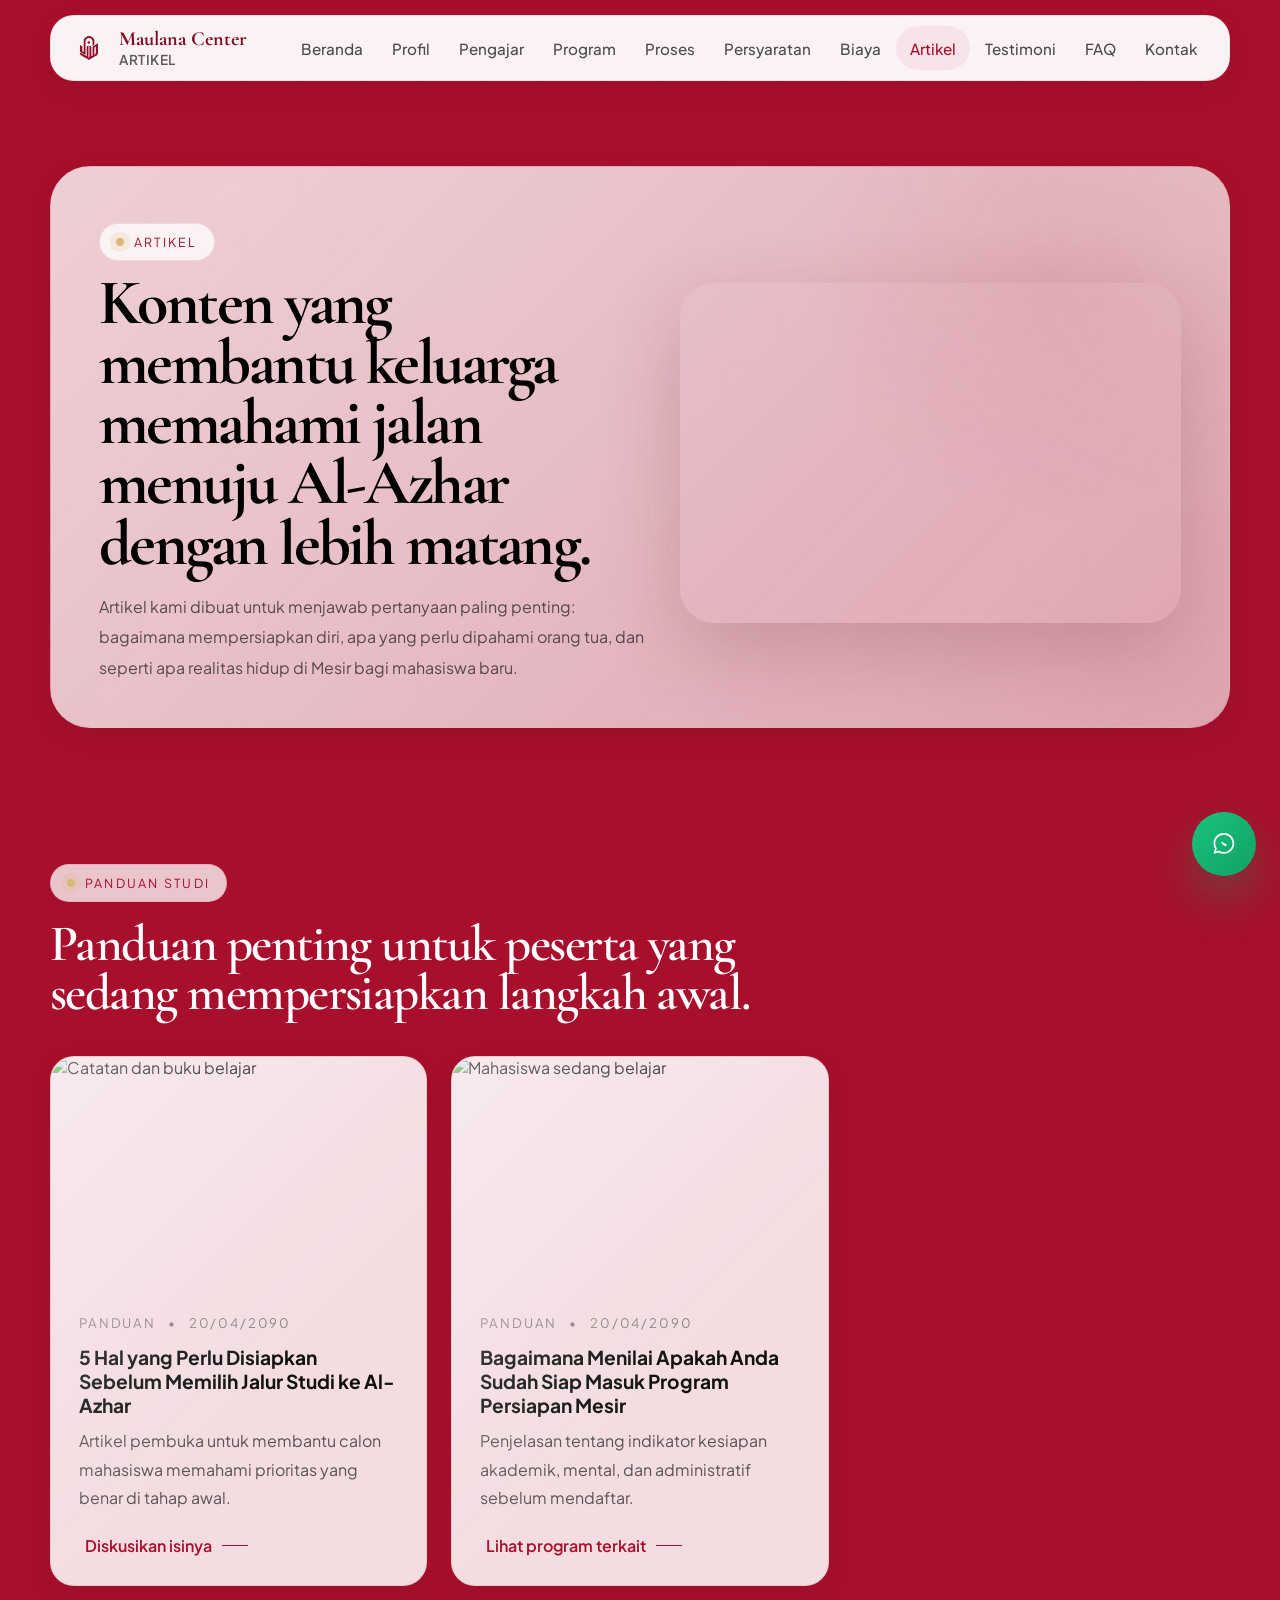
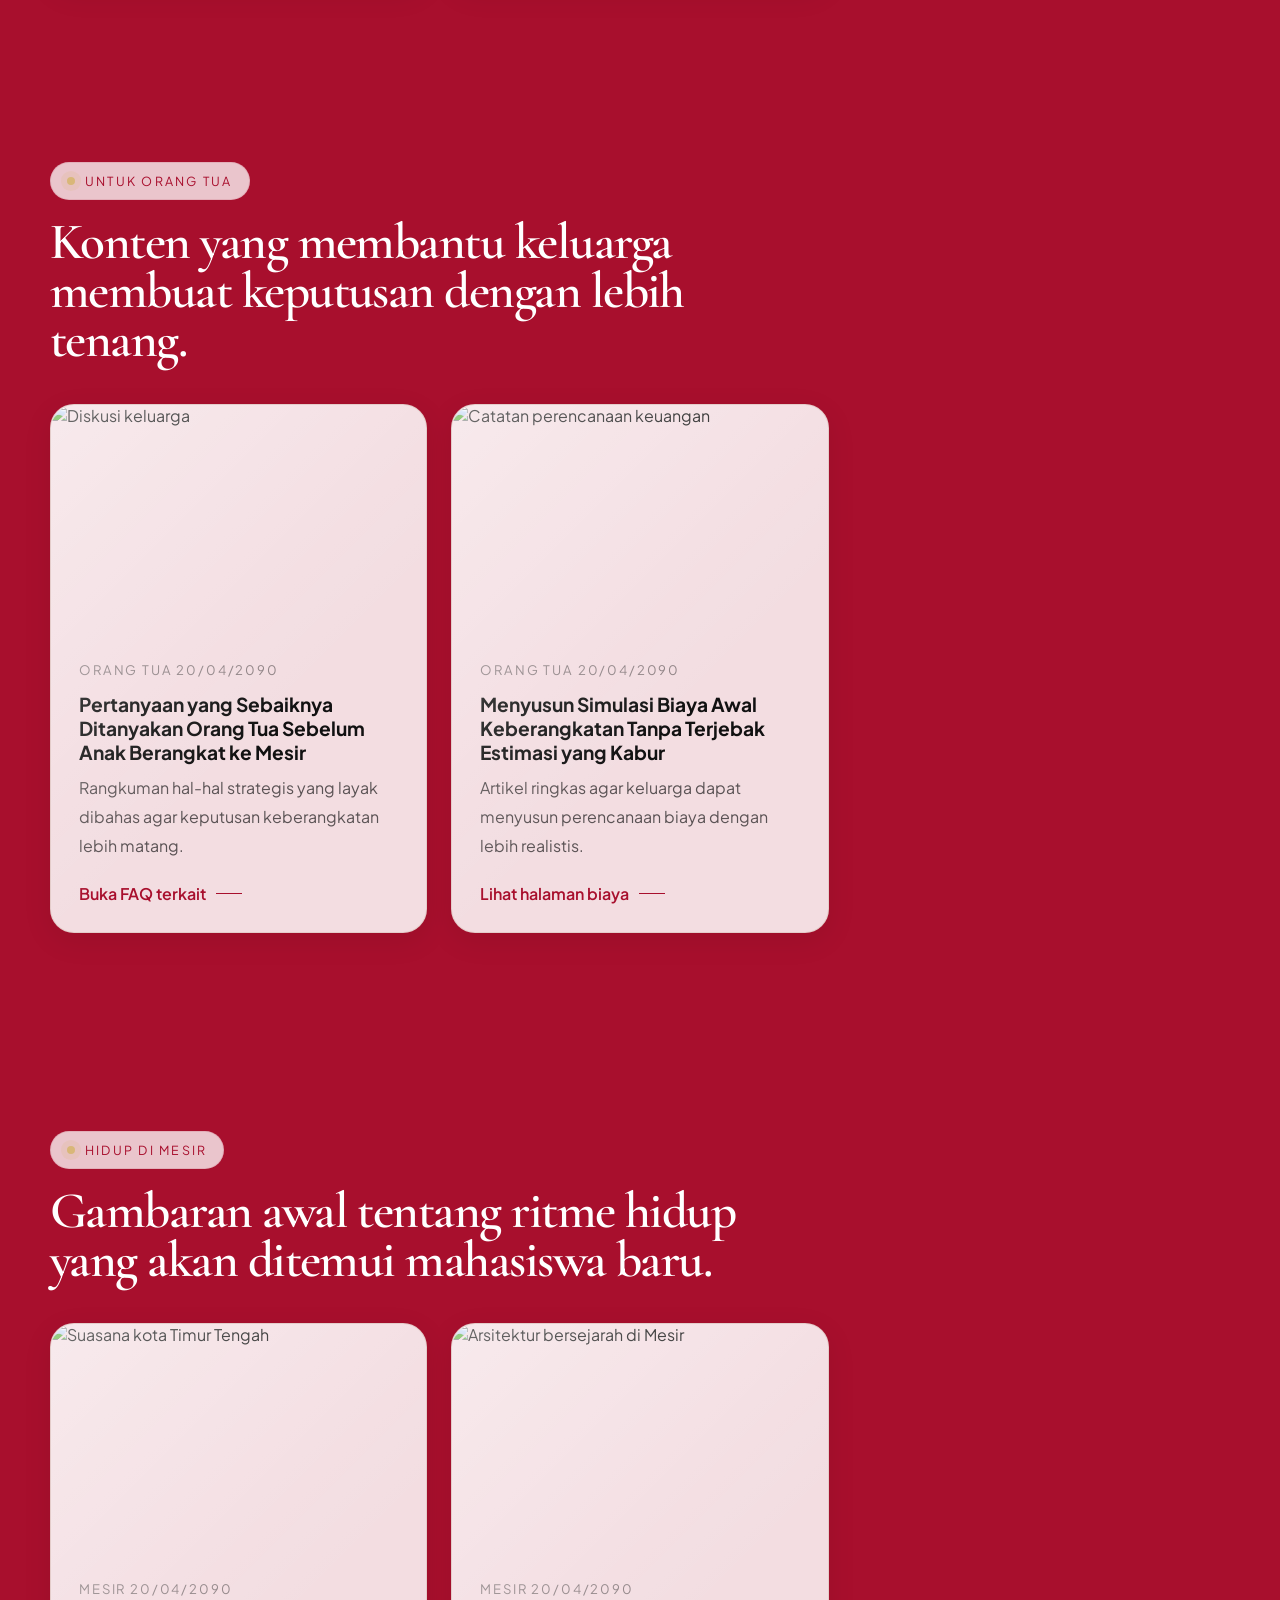
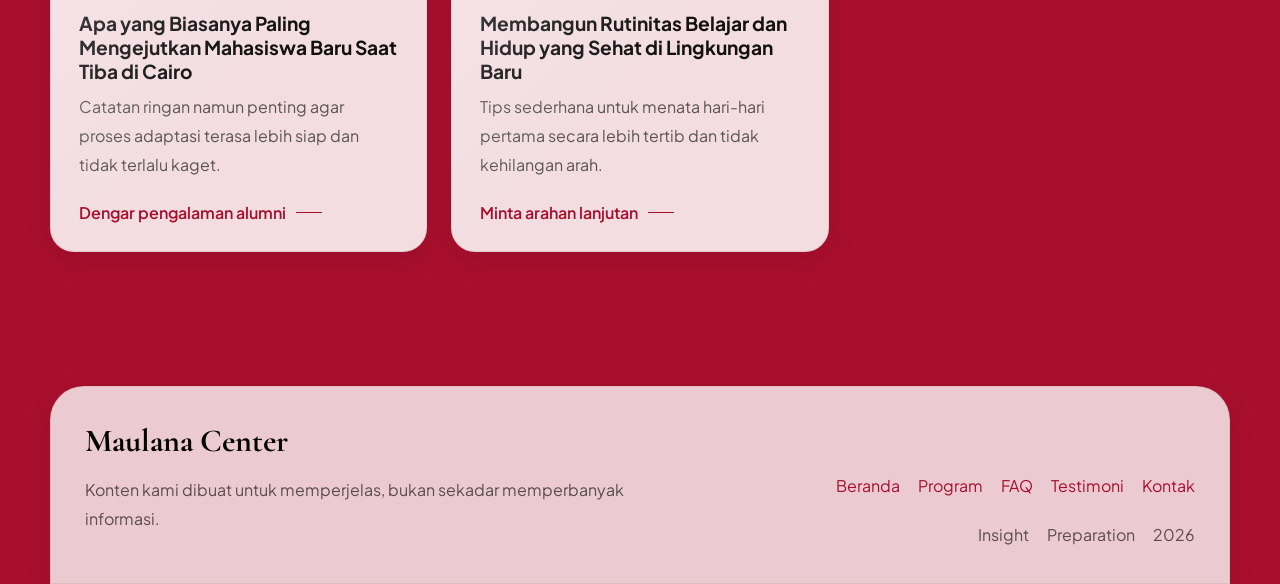
==== artikel/index.html @ 396f7302 "Add files via upload" ====
<!DOCTYPE html>
<html lang="id">

<head>
  <meta property="og:image" content="https://akuzumar.github.io/maulana/aset/ogimage.png">
  <link rel="icon" type="image/png" href="./favicon.png">
  <meta charset="UTF-8" />
  <meta name="viewport" content="width=device-width, initial-scale=1.0" />
  <base href="../" />
  <title>Artikel | Maulana Center</title>
  <link rel="preconnect" href="https://fonts.googleapis.com" />
  <link rel="preconnect" href="https://fonts.gstatic.com" crossorigin />
  <link
    href="https://fonts.googleapis.com/css2?family=Cormorant+Garamond:wght@500;600;700&amp;family=Plus+Jakarta+Sans:wght@400;500;600;700;800&amp;display=swap"
    rel="stylesheet" />
  <link rel="stylesheet" href="style.css" />
  <script src="script.js" defer></script>
</head>

<body class="is-loading">

  <div class="ambient-grid" aria-hidden="true"></div>

  <div class="page-wrap">
    <div data-navbar></div>
    <main>
      <section class="page-hero">
        <div class="page-hero-panel scroll-reveal"
          style="--page-hero-image: url('https://images.unsplash.com/photo-1516979187457-637abb4f9353?auto=format&amp;fit=crop&amp;w=1600&amp;q=80');">
          <div class="page-hero-grid">
            <div class="page-hero-copy">
              <span class="section-label">Artikel</span>
              <h1>Konten yang membantu keluarga memahami jalan menuju Al-Azhar dengan lebih matang.</h1>
              <p>
                Artikel kami dibuat untuk menjawab pertanyaan paling penting: bagaimana mempersiapkan diri, apa yang
                perlu dipahami orang tua, dan seperti apa realitas hidup di Mesir bagi mahasiswa baru.
              </p>
            </div>
            <div class="page-hero-visual"></div>
          </div>
        </div>
      </section>

      <section class="section section--compact" id="panduan">
        <div class="container">
          <div class="section-head scroll-reveal">
            <span class="section-label">Panduan Studi</span>
            <h2>Panduan penting untuk peserta yang sedang mempersiapkan langkah awal.</h2>
          </div>
          <div class="article-grid">

            <!-- Artikel 1 -->
            <article class="article-card scroll-reveal">
              <div class="article-cover">
                <img
                  src="https://images.unsplash.com/photo-1455390582262-044cdead277a?auto=format&amp;fit=crop&amp;w=1200&amp;q=80"
                  alt="Catatan dan buku belajar" loading="eager" decoding="async" />
              </div>
              <div class="article-meta"><span>Panduan</span><span>&bull;</span><span>20/04/2090</span></div>
              <h3>5 Hal yang Perlu Disiapkan Sebelum Memilih Jalur Studi ke Al-Azhar</h3>
              <p>Artikel pembuka untuk membantu calon mahasiswa memahami prioritas yang benar di tahap awal.</p>
              <button class="button-inline modal-trigger" data-target="modal-1">Diskusikan isinya</button>
            </article>

            <!-- Popup/Modal diletakkan tepat setelah </article> sesuai instruksi -->
            <div class="modal-overlay" id="modal-1" aria-hidden="true">
              <div class="modal-container">
                <!-- SVG Icon membuat presisi X menjadi sempurna di tengah -->
                <button class="modal-close" aria-label="Tutup">
                  <svg viewBox="0 0 24 24" fill="none" stroke="currentColor" stroke-linecap="round"
                    stroke-linejoin="round">
                    <line x1="18" y1="6" x2="6" y2="18"></line>
                    <line x1="6" y1="6" x2="18" y2="18"></line>
                  </svg>
                </button>

                <div class="modal-body">
                  <!-- Container untuk mencegah overlap antara tombol close dan teks -->
                  <div style="padding-right: 48px; margin-bottom: 24px;">
                    <div class="article-meta"
                      style="color: var(--color-primary); margin-bottom: 8px; font-weight: 600;">
                      <span>Panduan</span><span>&bull;</span><span>20/04/2090</span>
                    </div>
                    <h2 style="margin: 0; line-height: 1.2;">5 Hal yang Perlu Disiapkan Sebelum Memilih Jalur Studi ke
                      Al-Azhar</h2>
                  </div>

                  <img
                    src="https://images.unsplash.com/photo-1455390582262-044cdead277a?auto=format&fit=crop&w=1200&q=80"
                    alt="Catatan belajar" />

                  <div class="modal-content-text">
                    <p>Di sini kamu bisa menuliskan isi lengkap atau full dari artikel pertama. Penjelasan mendetail
                      tentang
                      prioritas awal, dokumen yang dibutuhkan, dan kesiapan mental bisa dijabarkan dalam beberapa
                      paragraf.</p>
                    <p>Tambahkan paragraf kedua atau elemen lain seperti list (bullet points) jika artikelnya panjang
                      agar pembaca
                      lebih mudah memahaminya. Di sini kamu bisa menuliskan isi lengkap atau full dari artikel pertama.
                      Penjelasan
                      mendetail tentang
                      prioritas awal, dokumen yang dibutuhkan, dan kesiapan mental bisa dijabarkan dalam beberapa
                      paragraf.Di sini
                      kamu bisa menuliskan isi lengkap atau full dari artikel pertama. Penjelasan mendetail tentang
                      prioritas awal, dokumen yang dibutuhkan, dan kesiapan mental bisa dijabarkan dalam beberapa
                      paragraf.Di sini
                      kamu bisa menuliskan isi lengkap atau full dari artikel pertama. Penjelasan mendetail tentang
                      prioritas awal, dokumen yang dibutuhkan, dan kesiapan mental bisa dijabarkan dalam beberapa
                      paragraf.</p>
                    <p>Tambahan teks panjang agar modal bisa discroll dan membuktikan tombol close tetap di tempatnya.
                      Lorem ipsum dolor sit amet, consectetur adipiscing elit. Aliquam nec efficitur turpis. Fusce eget
                      lacus blandit, efficitur sapien ut, malesuada lorem. Suspendisse eleifend id tellus eu
                      pellentesque. Praesent feugiat accumsan hendrerit.</p>
                    <p>Pellentesque id nunc sit amet dui maximus varius sit amet non lorem. Fusce eleifend felis et nunc
                      viverra, vitae sodales felis vestibulum. Ut rhoncus purus est, ut bibendum est dignissim in. Donec
                      vulputate tortor in justo volutpat euismod. Aliquam sit amet quam ex.</p>
                  </div>
                </div>
              </div>
            </div>

            <!-- Artikel 2 -->
            <article class="article-card scroll-reveal">
              <div class="article-cover">
                <img
                  src="https://images.unsplash.com/photo-1503676260728-1c00da094a0b?auto=format&amp;fit=crop&amp;w=1200&amp;q=80"
                  alt="Mahasiswa sedang belajar" loading="lazy" decoding="async" />
              </div>
              <div class="article-meta"><span>Panduan</span><span>&bull;</span><span>20/04/2090</span></div>
              <h3>Bagaimana Menilai Apakah Anda Sudah Siap Masuk Program Persiapan Mesir</h3>
              <p>Penjelasan tentang indikator kesiapan akademik, mental, dan administratif sebelum mendaftar.</p>
              <button class="button-inline modal-trigger" data-target="modal-2">Lihat program terkait</button>
            </article>

            <!-- Popup/Modal diletakkan tepat setelah </article> sesuai instruksi -->
            <div class="modal-overlay" id="modal-2" aria-hidden="true">
              <div class="modal-container">
                <!-- SVG Icon -->
                <button class="modal-close" aria-label="Tutup">
                  <svg viewBox="0 0 24 24" fill="none" stroke="currentColor" stroke-linecap="round"
                    stroke-linejoin="round">
                    <line x1="18" y1="6" x2="6" y2="18"></line>
                    <line x1="6" y1="6" x2="18" y2="18"></line>
                  </svg>
                </button>
                <div class="modal-body">
                  <div style="padding-right: 48px; margin-bottom: 24px;">
                    <div class="article-meta"
                      style="color: var(--color-primary); margin-bottom: 8px; font-weight: 600;">
                      <span>Panduan</span><span>&bull;</span><span>20/04/2090</span>
                    </div>
                    <h2 style="margin: 0; line-height: 1.2;">Bagaimana Menilai Apakah Anda Sudah Siap Masuk Program
                      Persiapan Mesir</h2>
                  </div>

                  <img
                    src="https://images.unsplash.com/photo-1503676260728-1c00da094a0b?auto=format&fit=crop&w=1200&q=80"
                    alt="Mahasiswa" />

                  <div class="modal-content-text">
                    <p>Isi artikel lengkap untuk artikel kedua. Jelaskan indikator akademik dan lain-lain di sini.</p>
                  </div>
                </div>
              </div>
            </div>

          </div>
        </div>
      </section>

      <section class="section section--compact" id="orang-tua">
        <div class="container">
          <div class="section-head scroll-reveal">
            <span class="section-label">Untuk Orang Tua</span>
            <h2>Konten yang membantu keluarga membuat keputusan dengan lebih tenang.</h2>
          </div>
          <div class="article-grid">
            <article class="article-card scroll-reveal">
              <div class="article-cover">
                <img
                  src="https://images.unsplash.com/photo-1517048676732-d65bc937f952?auto=format&amp;fit=crop&amp;w=1200&amp;q=80"
                  alt="Diskusi keluarga" loading="lazy" decoding="async" />
              </div>
              <div class="article-meta"><span>Orang Tua 20/04/2090</span><span></span><span></span></div>
              <h3>Pertanyaan yang Sebaiknya Ditanyakan Orang Tua Sebelum Anak Berangkat ke Mesir</h3>
              <p>Rangkuman hal-hal strategis yang layak dibahas agar keputusan keberangkatan lebih matang.</p>
              <a class="button-inline" href="faq/#admission">Buka FAQ terkait</a>
            </article>

            <article class="article-card scroll-reveal">
              <div class="article-cover">
                <img
                  src="https://images.unsplash.com/photo-1517457373958-b7bdd4587205?auto=format&amp;fit=crop&amp;w=1200&amp;q=80"
                  alt="Catatan perencanaan keuangan" loading="lazy" decoding="async" />
              </div>
              <div class="article-meta"><span>Orang Tua 20/04/2090</span><span></span><span></span></div>
              <h3>Menyusun Simulasi Biaya Awal Keberangkatan Tanpa Terjebak Estimasi yang Kabur</h3>
              <p>Artikel ringkas agar keluarga dapat menyusun perencanaan biaya dengan lebih realistis.</p>
              <a class="button-inline" href="biaya/">Lihat halaman biaya</a>
            </article>
          </div>
        </div>
      </section>

      <section class="section" id="mesir">
        <div class="container">
          <div class="section-head scroll-reveal">
            <span class="section-label">Hidup di Mesir</span>
            <h2>Gambaran awal tentang ritme hidup yang akan ditemui mahasiswa baru.</h2>
          </div>
          <div class="article-grid">
            <article class="article-card scroll-reveal">
              <div class="article-cover">
                <img
                  src="https://images.unsplash.com/photo-1500530855697-b586d89ba3ee?auto=format&amp;fit=crop&amp;w=1200&amp;q=80"
                  alt="Suasana kota Timur Tengah" loading="lazy" decoding="async" />
              </div>
              <div class="article-meta"><span>Mesir 20/04/2090</span><span></span><span></span></div>
              <h3>Apa yang Biasanya Paling Mengejutkan Mahasiswa Baru Saat Tiba di Cairo</h3>
              <p>Catatan ringan namun penting agar proses adaptasi terasa lebih siap dan tidak terlalu kaget.</p>
              <a class="button-inline" href="testimoni/">Dengar pengalaman alumni</a>
            </article>

            <article class="article-card scroll-reveal">
              <div class="article-cover">
                <img
                  src="https://images.unsplash.com/photo-1516302752625-fcc3c50ae61f?auto=format&amp;fit=crop&amp;w=1200&amp;q=80"
                  alt="Arsitektur bersejarah di Mesir" loading="lazy" decoding="async" />
              </div>
              <div class="article-meta"><span>Mesir 20/04/2090</span><span></span><span></span></div>
              <h3>Membangun Rutinitas Belajar dan Hidup yang Sehat di Lingkungan Baru</h3>
              <p>Tips sederhana untuk menata hari-hari pertama secara lebih tertib dan tidak kehilangan arah.</p>
              <a class="button-inline" href="kontak/">Minta arahan lanjutan</a>
            </article>
          </div>
        </div>
      </section>
    </main>

    <footer class="footer">
      <div class="footer-shell">
        <div class="footer-brand">
          <h3>Maulana Center</h3>
          <p>Konten kami dibuat untuk memperjelas, bukan sekadar memperbanyak informasi.</p>
        </div>
        <div>
          <div class="footer-links">
            <a href="./" style="color: #a80f2d;">Beranda </a>
            <a href="program/" style="color: #a80f2d;">Program</a>
            <a href="faq/" style="color: #a80f2d;">FAQ</a>
            <a href="testimoni/" style="color: #a80f2d;">Testimoni</a>
            <a href="kontak/" style="color: #a80f2d;">Kontak</a>
          </div>
          <div class="footer-meta">
            <span>Insight</span>
            <span>Preparation</span>
            <span data-current-year></span>
          </div>
        </div>
      </div>
    </footer>
  </div>

  <a class="whatsapp-float" href="https://wa.me/6281522775390" target="_blank" rel="noreferrer"
    aria-label="Hubungi via WhatsApp">
    <svg viewBox="0 0 32 32" aria-hidden="true">
      <path
        d="M27.7 15.3c0 6.5-5.3 11.8-11.8 11.8-2.1 0-4-.5-5.8-1.5l-6 1.6 1.6-5.8A11.7 11.7 0 0 1 4 15.3C4 8.8 9.3 3.5 15.8 3.5s11.9 5.3 11.9 11.8Zm-11.9-9.9c-5.4 0-9.8 4.4-9.8 9.9 0 1.9.5 3.7 1.5 5.2l.2.3-.9 3.5 3.6-.9.3.2c1.5 1 3.2 1.5 5.1 1.5 5.4 0 9.9-4.4 9.9-9.8 0-5.5-4.5-9.9-9.9-9.9Zm5.8 12.6c-.3-.2-1.8-.9-2-.9-.3-.1-.5-.2-.7.2s-.8.9-.9 1.1c-.2.2-.4.2-.7.1-.3-.2-1.3-.5-2.5-1.6a9.4 9.4 0 0 1-1.7-2.2c-.2-.3 0-.5.1-.7.1-.1.3-.4.5-.7-.5h-.6c-.2 0-.5.1-.7.4-.2.3-1 1-.9 2.4 0 1.4 1 2.7 1.1 2.9.1.2 2 3 4.8 4.3.7.3 1.2.5 1.6.6.7.2 1.3.2 1.8.1.6-.1 1.8-.7 2-1.4.3-.7.3-1.3.2-1.4-.1-.1-.3-.2-.6-.3Z">
      </path>
    </svg>
  </a>

</body>

</html>
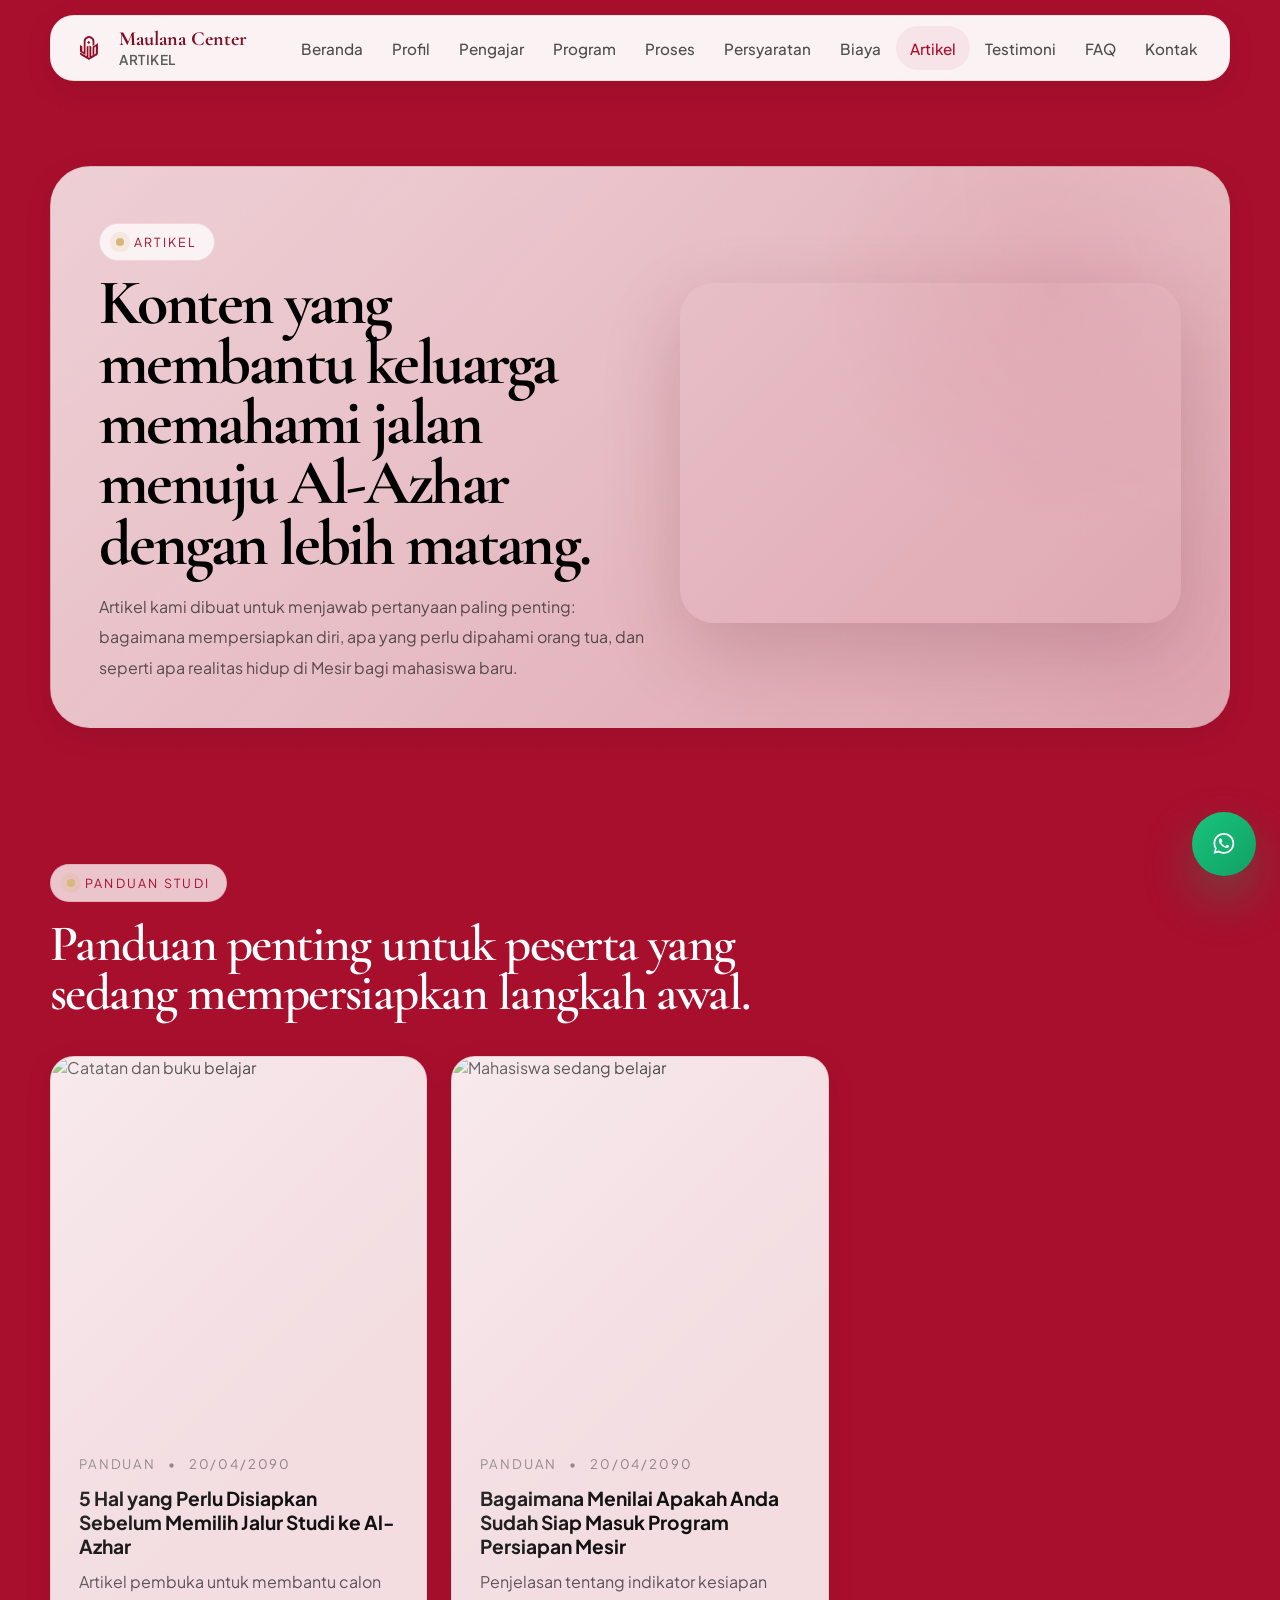
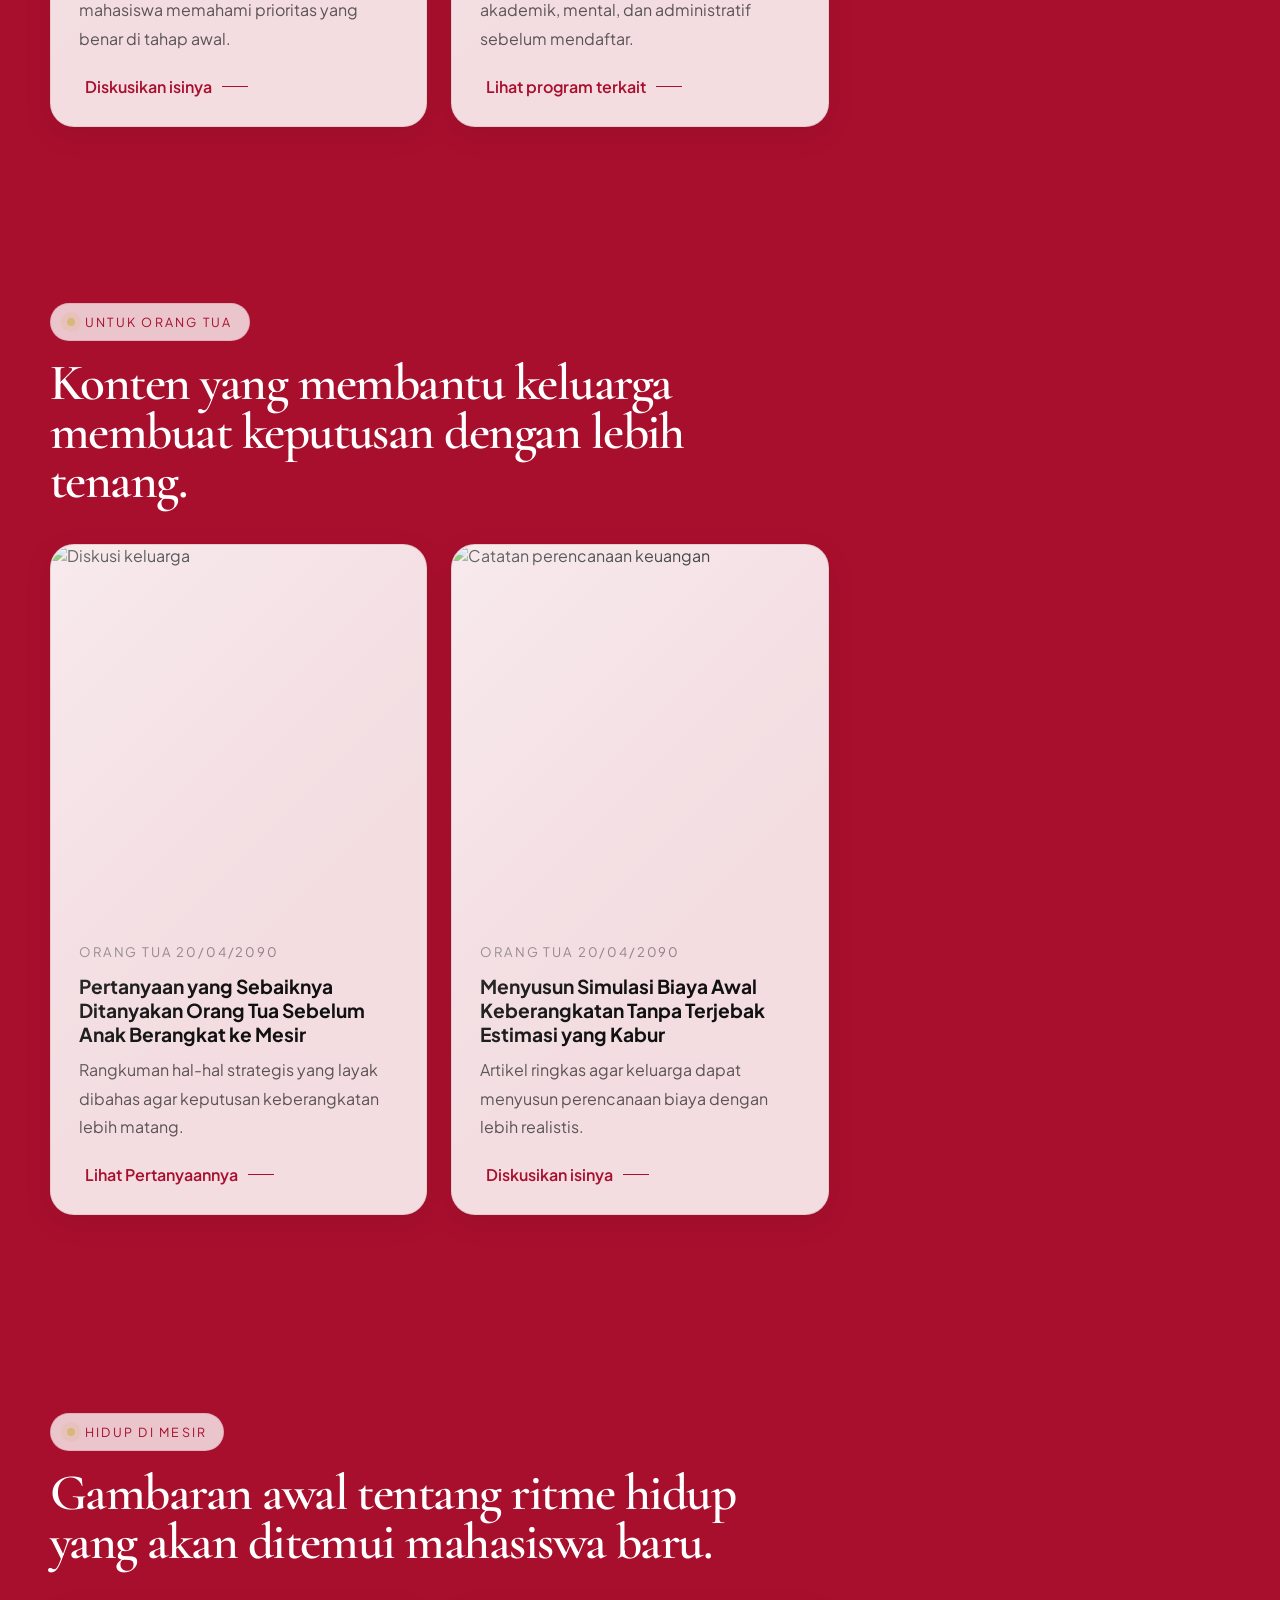
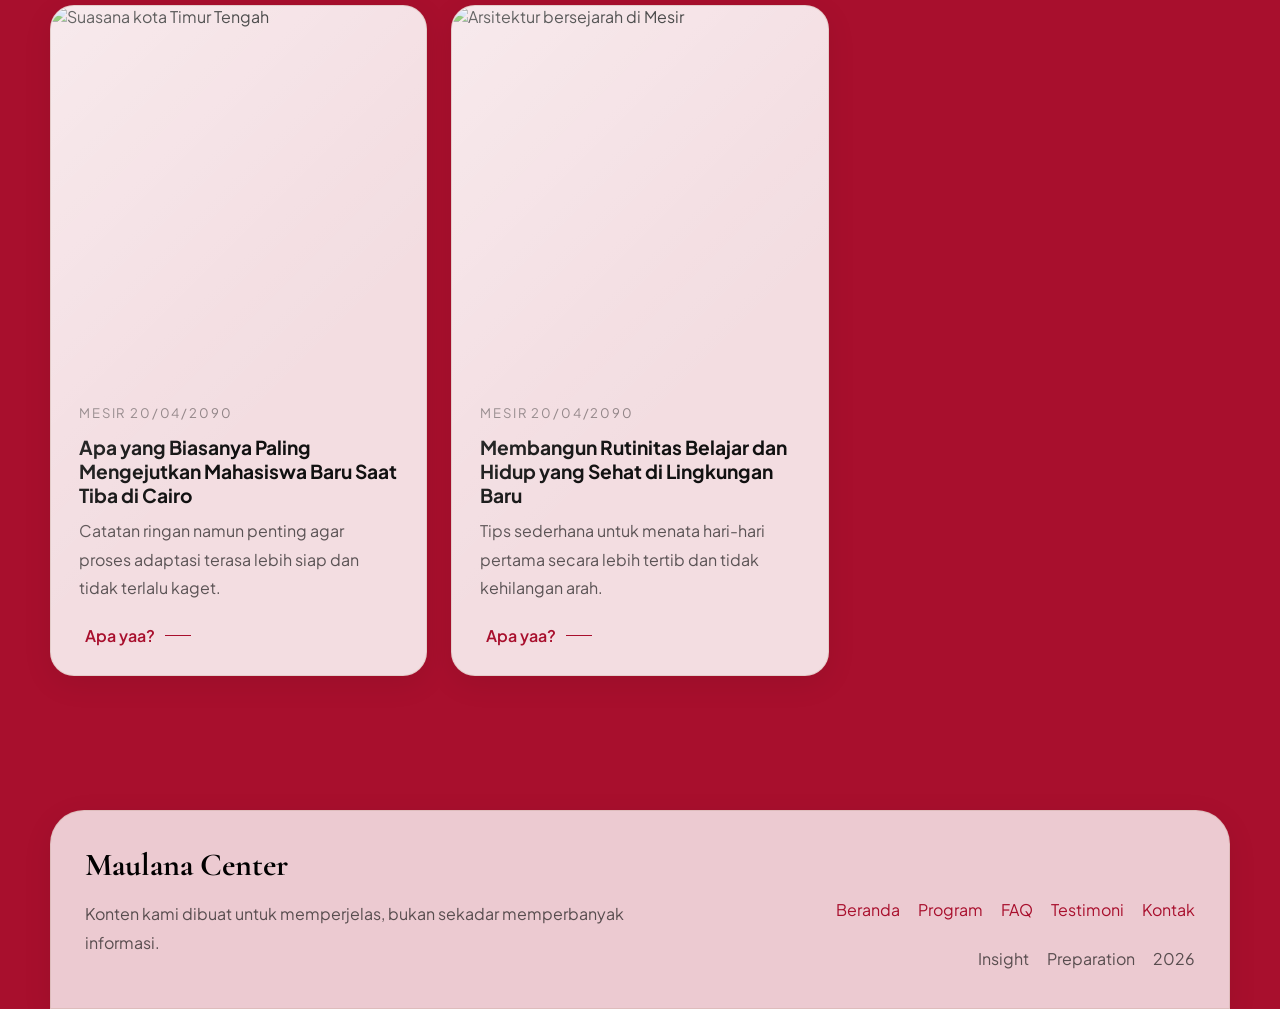
==== commit af2fe5a9: "Add files via upload" ====
--- a/artikel/index.html
+++ b/artikel/index.html
@@ -49,7 +49,10 @@
           </div>
           <div class="article-grid">
 
-            <!-- Artikel 1 -->
+
+
+
+            <!-- Kartu Artikel 1 -->
             <article class="article-card scroll-reveal">
               <div class="article-cover">
                 <img
@@ -62,7 +65,7 @@
               <button class="button-inline modal-trigger" data-target="modal-1">Diskusikan isinya</button>
             </article>
 
-            <!-- Popup/Modal diletakkan tepat setelah </article> sesuai instruksi -->
+
             <div class="modal-overlay" id="modal-1" aria-hidden="true">
               <div class="modal-container">
                 <!-- SVG Icon membuat presisi X menjadi sempurna di tengah -->
@@ -79,7 +82,7 @@
                   <div style="padding-right: 48px; margin-bottom: 24px;">
                     <div class="article-meta"
                       style="color: var(--color-primary); margin-bottom: 8px; font-weight: 600;">
-                      <span>Panduan</span><span>&bull;</span><span>20/04/2090</span>
+                      <span>Artikel 1</span><span>&bull;</span><span>20/04/2090</span>
                     </div>
                     <h2 style="margin: 0; line-height: 1.2;">5 Hal yang Perlu Disiapkan Sebelum Memilih Jalur Studi ke
                       Al-Azhar</h2>
@@ -118,6 +121,7 @@
                 </div>
               </div>
             </div>
+            <!-- Penutup Artikel 1 -->
 
             <!-- Artikel 2 -->
             <article class="article-card scroll-reveal">
@@ -147,7 +151,7 @@
                   <div style="padding-right: 48px; margin-bottom: 24px;">
                     <div class="article-meta"
                       style="color: var(--color-primary); margin-bottom: 8px; font-weight: 600;">
-                      <span>Panduan</span><span>&bull;</span><span>20/04/2090</span>
+                      <span>Artikel 2</span><span>&bull;</span><span>20/04/2090</span>
                     </div>
                     <h2 style="margin: 0; line-height: 1.2;">Bagaimana Menilai Apakah Anda Sudah Siap Masuk Program
                       Persiapan Mesir</h2>
@@ -184,9 +188,68 @@
               <div class="article-meta"><span>Orang Tua 20/04/2090</span><span></span><span></span></div>
               <h3>Pertanyaan yang Sebaiknya Ditanyakan Orang Tua Sebelum Anak Berangkat ke Mesir</h3>
               <p>Rangkuman hal-hal strategis yang layak dibahas agar keputusan keberangkatan lebih matang.</p>
-              <a class="button-inline" href="faq/#admission">Buka FAQ terkait</a>
+              <button class="button-inline modal-trigger" data-target="modal-3">Lihat Pertanyaannya</button>
             </article>
 
+            <div class="modal-overlay" id="modal-3" aria-hidden="true">
+              <div class="modal-container">
+                <!-- SVG Icon membuat presisi X menjadi sempurna di tengah -->
+                <button class="modal-close" aria-label="Tutup">
+                  <svg viewBox="0 0 24 24" fill="none" stroke="currentColor" stroke-linecap="round"
+                    stroke-linejoin="round">
+                    <line x1="18" y1="6" x2="6" y2="18"></line>
+                    <line x1="6" y1="6" x2="18" y2="18"></line>
+                  </svg>
+                </button>
+
+                <div class="modal-body">
+                  <!-- Container untuk mencegah overlap antara tombol close dan teks -->
+                  <div style="padding-right: 48px; margin-bottom: 24px;">
+                    <div class="article-meta"
+                      style="color: var(--color-primary); margin-bottom: 8px; font-weight: 600;">
+                      <span>Artikel 3</span><span>&bull;</span><span>20/04/2090</span>
+                    </div>
+                    <h2 style="margin: 0; line-height: 1.2;">5 Hal yang Perlu Disiapkan Sebelum Memilih Jalur Studi ke
+                      Al-Azhar</h2>
+                  </div>
+
+                  <img
+                    src="https://images.unsplash.com/photo-1455390582262-044cdead277a?auto=format&fit=crop&w=1200&q=80"
+                    alt="Catatan belajar" />
+
+                  <div class="modal-content-text">
+                    <p>Di sini kamu bisa menuliskan isi lengkap atau full dari artikel pertama. Penjelasan mendetail
+                      tentang
+                      prioritas awal, dokumen yang dibutuhkan, dan kesiapan mental bisa dijabarkan dalam beberapa
+                      paragraf.</p>
+                    <p>Tambahkan paragraf kedua atau elemen lain seperti list (bullet points) jika artikelnya panjang
+                      agar pembaca
+                      lebih mudah memahaminya. Di sini kamu bisa menuliskan isi lengkap atau full dari artikel pertama.
+                      Penjelasan
+                      mendetail tentang
+                      prioritas awal, dokumen yang dibutuhkan, dan kesiapan mental bisa dijabarkan dalam beberapa
+                      paragraf.Di sini
+                      kamu bisa menuliskan isi lengkap atau full dari artikel pertama. Penjelasan mendetail tentang
+                      prioritas awal, dokumen yang dibutuhkan, dan kesiapan mental bisa dijabarkan dalam beberapa
+                      paragraf.Di sini
+                      kamu bisa menuliskan isi lengkap atau full dari artikel pertama. Penjelasan mendetail tentang
+                      prioritas awal, dokumen yang dibutuhkan, dan kesiapan mental bisa dijabarkan dalam beberapa
+                      paragraf.</p>
+                    <p>Tambahan teks panjang agar modal bisa discroll dan membuktikan tombol close tetap di tempatnya.
+                      Lorem ipsum dolor sit amet, consectetur adipiscing elit. Aliquam nec efficitur turpis. Fusce eget
+                      lacus blandit, efficitur sapien ut, malesuada lorem. Suspendisse eleifend id tellus eu
+                      pellentesque. Praesent feugiat accumsan hendrerit.</p>
+                    <p>Pellentesque id nunc sit amet dui maximus varius sit amet non lorem. Fusce eleifend felis et nunc
+                      viverra, vitae sodales felis vestibulum. Ut rhoncus purus est, ut bibendum est dignissim in. Donec
+                      vulputate tortor in justo volutpat euismod. Aliquam sit amet quam ex.</p>
+                  </div>
+                </div>
+              </div>
+            </div>
+            <!-- Penutup Artikel 3 -->
+
+
+            <!-- Artikel 4 -->
             <article class="article-card scroll-reveal">
               <div class="article-cover">
                 <img
@@ -196,8 +259,66 @@
               <div class="article-meta"><span>Orang Tua 20/04/2090</span><span></span><span></span></div>
               <h3>Menyusun Simulasi Biaya Awal Keberangkatan Tanpa Terjebak Estimasi yang Kabur</h3>
               <p>Artikel ringkas agar keluarga dapat menyusun perencanaan biaya dengan lebih realistis.</p>
-              <a class="button-inline" href="biaya/">Lihat halaman biaya</a>
+              <button class="button-inline modal-trigger" data-target="modal-4">Diskusikan isinya</button>
             </article>
+            <div class="modal-overlay" id="modal-4" aria-hidden="true">
+              <div class="modal-container">
+                <!-- SVG Icon membuat presisi X menjadi sempurna di tengah -->
+                <button class="modal-close" aria-label="Tutup">
+                  <svg viewBox="0 0 24 24" fill="none" stroke="currentColor" stroke-linecap="round"
+                    stroke-linejoin="round">
+                    <line x1="18" y1="6" x2="6" y2="18"></line>
+                    <line x1="6" y1="6" x2="18" y2="18"></line>
+                  </svg>
+                </button>
+
+                <div class="modal-body">
+                  <!-- Container untuk mencegah overlap antara tombol close dan teks -->
+                  <div style="padding-right: 48px; margin-bottom: 24px;">
+                    <div class="article-meta"
+                      style="color: var(--color-primary); margin-bottom: 8px; font-weight: 600;">
+                      <span>Artikel 4</span><span>&bull;</span><span>20/04/2090</span>
+                    </div>
+                    <h2 style="margin: 0; line-height: 1.2;">5 Hal yang Perlu Disiapkan Sebelum Memilih Jalur Studi ke
+                      Al-Azhar</h2>
+                  </div>
+
+                  <img
+                    src="https://images.unsplash.com/photo-1455390582262-044cdead277a?auto=format&fit=crop&w=1200&q=80"
+                    alt="Catatan belajar" />
+
+                  <div class="modal-content-text">
+                    <p>Di sini kamu bisa menuliskan isi lengkap atau full dari artikel pertama. Penjelasan mendetail
+                      tentang
+                      prioritas awal, dokumen yang dibutuhkan, dan kesiapan mental bisa dijabarkan dalam beberapa
+                      paragraf.</p>
+                    <p>Tambahkan paragraf kedua atau elemen lain seperti list (bullet points) jika artikelnya panjang
+                      agar pembaca
+                      lebih mudah memahaminya. Di sini kamu bisa menuliskan isi lengkap atau full dari artikel pertama.
+                      Penjelasan
+                      mendetail tentang
+                      prioritas awal, dokumen yang dibutuhkan, dan kesiapan mental bisa dijabarkan dalam beberapa
+                      paragraf.Di sini
+                      kamu bisa menuliskan isi lengkap atau full dari artikel pertama. Penjelasan mendetail tentang
+                      prioritas awal, dokumen yang dibutuhkan, dan kesiapan mental bisa dijabarkan dalam beberapa
+                      paragraf.Di sini
+                      kamu bisa menuliskan isi lengkap atau full dari artikel pertama. Penjelasan mendetail tentang
+                      prioritas awal, dokumen yang dibutuhkan, dan kesiapan mental bisa dijabarkan dalam beberapa
+                      paragraf.</p>
+                    <p>Tambahan teks panjang agar modal bisa discroll dan membuktikan tombol close tetap di tempatnya.
+                      Lorem ipsum dolor sit amet, consectetur adipiscing elit. Aliquam nec efficitur turpis. Fusce eget
+                      lacus blandit, efficitur sapien ut, malesuada lorem. Suspendisse eleifend id tellus eu
+                      pellentesque. Praesent feugiat accumsan hendrerit.</p>
+                    <p>Pellentesque id nunc sit amet dui maximus varius sit amet non lorem. Fusce eleifend felis et nunc
+                      viverra, vitae sodales felis vestibulum. Ut rhoncus purus est, ut bibendum est dignissim in. Donec
+                      vulputate tortor in justo volutpat euismod. Aliquam sit amet quam ex.</p>
+                  </div>
+                </div>
+              </div>
+            </div>
+
+            <!-- Penutup Artikel 4 -->
+
           </div>
         </div>
       </section>
@@ -218,8 +339,65 @@
               <div class="article-meta"><span>Mesir 20/04/2090</span><span></span><span></span></div>
               <h3>Apa yang Biasanya Paling Mengejutkan Mahasiswa Baru Saat Tiba di Cairo</h3>
               <p>Catatan ringan namun penting agar proses adaptasi terasa lebih siap dan tidak terlalu kaget.</p>
-              <a class="button-inline" href="testimoni/">Dengar pengalaman alumni</a>
+              <button class="button-inline modal-trigger" data-target="modal-5">Apa yaa?</button>
             </article>
+            <div class="modal-overlay" id="modal-5" aria-hidden="true">
+              <div class="modal-container">
+                <!-- SVG Icon membuat presisi X menjadi sempurna di tengah -->
+                <button class="modal-close" aria-label="Tutup">
+                  <svg viewBox="0 0 24 24" fill="none" stroke="currentColor" stroke-linecap="round"
+                    stroke-linejoin="round">
+                    <line x1="18" y1="6" x2="6" y2="18"></line>
+                    <line x1="6" y1="6" x2="18" y2="18"></line>
+                  </svg>
+                </button>
+
+                <div class="modal-body">
+                  <!-- Container untuk mencegah overlap antara tombol close dan teks -->
+                  <div style="padding-right: 48px; margin-bottom: 24px;">
+                    <div class="article-meta"
+                      style="color: var(--color-primary); margin-bottom: 8px; font-weight: 600;">
+                      <span>Artikel 5</span><span>&bull;</span><span>20/04/2090</span>
+                    </div>
+                    <h2 style="margin: 0; line-height: 1.2;">5 Hal yang Perlu Disiapkan Sebelum Memilih Jalur Studi ke
+                      Al-Azhar</h2>
+                  </div>
+
+                  <img
+                    src="https://images.unsplash.com/photo-1455390582262-044cdead277a?auto=format&fit=crop&w=1200&q=80"
+                    alt="Catatan belajar" />
+
+                  <div class="modal-content-text">
+                    <p>Di sini kamu bisa menuliskan isi lengkap atau full dari artikel pertama. Penjelasan mendetail
+                      tentang
+                      prioritas awal, dokumen yang dibutuhkan, dan kesiapan mental bisa dijabarkan dalam beberapa
+                      paragraf.</p>
+                    <p>Tambahkan paragraf kedua atau elemen lain seperti list (bullet points) jika artikelnya panjang
+                      agar pembaca
+                      lebih mudah memahaminya. Di sini kamu bisa menuliskan isi lengkap atau full dari artikel pertama.
+                      Penjelasan
+                      mendetail tentang
+                      prioritas awal, dokumen yang dibutuhkan, dan kesiapan mental bisa dijabarkan dalam beberapa
+                      paragraf.Di sini
+                      kamu bisa menuliskan isi lengkap atau full dari artikel pertama. Penjelasan mendetail tentang
+                      prioritas awal, dokumen yang dibutuhkan, dan kesiapan mental bisa dijabarkan dalam beberapa
+                      paragraf.Di sini
+                      kamu bisa menuliskan isi lengkap atau full dari artikel pertama. Penjelasan mendetail tentang
+                      prioritas awal, dokumen yang dibutuhkan, dan kesiapan mental bisa dijabarkan dalam beberapa
+                      paragraf.</p>
+                    <p>Tambahan teks panjang agar modal bisa discroll dan membuktikan tombol close tetap di tempatnya.
+                      Lorem ipsum dolor sit amet, consectetur adipiscing elit. Aliquam nec efficitur turpis. Fusce eget
+                      lacus blandit, efficitur sapien ut, malesuada lorem. Suspendisse eleifend id tellus eu
+                      pellentesque. Praesent feugiat accumsan hendrerit.</p>
+                    <p>Pellentesque id nunc sit amet dui maximus varius sit amet non lorem. Fusce eleifend felis et nunc
+                      viverra, vitae sodales felis vestibulum. Ut rhoncus purus est, ut bibendum est dignissim in. Donec
+                      vulputate tortor in justo volutpat euismod. Aliquam sit amet quam ex.</p>
+                  </div>
+                </div>
+              </div>
+            </div>
+
+
 
             <article class="article-card scroll-reveal">
               <div class="article-cover">
@@ -230,8 +408,63 @@
               <div class="article-meta"><span>Mesir 20/04/2090</span><span></span><span></span></div>
               <h3>Membangun Rutinitas Belajar dan Hidup yang Sehat di Lingkungan Baru</h3>
               <p>Tips sederhana untuk menata hari-hari pertama secara lebih tertib dan tidak kehilangan arah.</p>
-              <a class="button-inline" href="kontak/">Minta arahan lanjutan</a>
+              <button class="button-inline modal-trigger" data-target="modal-6">Apa yaa?</button>
             </article>
+            <div class="modal-overlay" id="modal-6" aria-hidden="true">
+              <div class="modal-container">
+                <!-- SVG Icon membuat presisi X menjadi sempurna di tengah -->
+                <button class="modal-close" aria-label="Tutup">
+                  <svg viewBox="0 0 24 24" fill="none" stroke="currentColor" stroke-linecap="round"
+                    stroke-linejoin="round">
+                    <line x1="18" y1="6" x2="6" y2="18"></line>
+                    <line x1="6" y1="6" x2="18" y2="18"></line>
+                  </svg>
+                </button>
+
+                <div class="modal-body">
+                  <!-- Container untuk mencegah overlap antara tombol close dan teks -->
+                  <div style="padding-right: 48px; margin-bottom: 24px;">
+                    <div class="article-meta"
+                      style="color: var(--color-primary); margin-bottom: 8px; font-weight: 600;">
+                      <span>Artikel 6</span><span>&bull;</span><span>20/04/2090</span>
+                    </div>
+                    <h2 style="margin: 0; line-height: 1.2;">5 Hal yang Perlu Disiapkan Sebelum Memilih Jalur Studi ke
+                      Al-Azhar</h2>
+                  </div>
+
+                  <img
+                    src="https://images.unsplash.com/photo-1455390582262-044cdead277a?auto=format&fit=crop&w=1200&q=80"
+                    alt="Catatan belajar" />
+
+                  <div class="modal-content-text">
+                    <p>Di sini kamu bisa menuliskan isi lengkap atau full dari artikel pertama. Penjelasan mendetail
+                      tentang
+                      prioritas awal, dokumen yang dibutuhkan, dan kesiapan mental bisa dijabarkan dalam beberapa
+                      paragraf.</p>
+                    <p>Tambahkan paragraf kedua atau elemen lain seperti list (bullet points) jika artikelnya panjang
+                      agar pembaca
+                      lebih mudah memahaminya. Di sini kamu bisa menuliskan isi lengkap atau full dari artikel pertama.
+                      Penjelasan
+                      mendetail tentang
+                      prioritas awal, dokumen yang dibutuhkan, dan kesiapan mental bisa dijabarkan dalam beberapa
+                      paragraf.Di sini
+                      kamu bisa menuliskan isi lengkap atau full dari artikel pertama. Penjelasan mendetail tentang
+                      prioritas awal, dokumen yang dibutuhkan, dan kesiapan mental bisa dijabarkan dalam beberapa
+                      paragraf.Di sini
+                      kamu bisa menuliskan isi lengkap atau full dari artikel pertama. Penjelasan mendetail tentang
+                      prioritas awal, dokumen yang dibutuhkan, dan kesiapan mental bisa dijabarkan dalam beberapa
+                      paragraf.</p>
+                    <p>Tambahan teks panjang agar modal bisa discroll dan membuktikan tombol close tetap di tempatnya.
+                      Lorem ipsum dolor sit amet, consectetur adipiscing elit. Aliquam nec efficitur turpis. Fusce eget
+                      lacus blandit, efficitur sapien ut, malesuada lorem. Suspendisse eleifend id tellus eu
+                      pellentesque. Praesent feugiat accumsan hendrerit.</p>
+                    <p>Pellentesque id nunc sit amet dui maximus varius sit amet non lorem. Fusce eleifend felis et nunc
+                      viverra, vitae sodales felis vestibulum. Ut rhoncus purus est, ut bibendum est dignissim in. Donec
+                      vulputate tortor in justo volutpat euismod. Aliquam sit amet quam ex.</p>
+                  </div>
+                </div>
+              </div>
+            </div>
           </div>
         </div>
       </section>
@@ -265,7 +498,7 @@
     aria-label="Hubungi via WhatsApp">
     <svg viewBox="0 0 32 32" aria-hidden="true">
       <path
-        d="M27.7 15.3c0 6.5-5.3 11.8-11.8 11.8-2.1 0-4-.5-5.8-1.5l-6 1.6 1.6-5.8A11.7 11.7 0 0 1 4 15.3C4 8.8 9.3 3.5 15.8 3.5s11.9 5.3 11.9 11.8Zm-11.9-9.9c-5.4 0-9.8 4.4-9.8 9.9 0 1.9.5 3.7 1.5 5.2l.2.3-.9 3.5 3.6-.9.3.2c1.5 1 3.2 1.5 5.1 1.5 5.4 0 9.9-4.4 9.9-9.8 0-5.5-4.5-9.9-9.9-9.9Zm5.8 12.6c-.3-.2-1.8-.9-2-.9-.3-.1-.5-.2-.7.2s-.8.9-.9 1.1c-.2.2-.4.2-.7.1-.3-.2-1.3-.5-2.5-1.6a9.4 9.4 0 0 1-1.7-2.2c-.2-.3 0-.5.1-.7.1-.1.3-.4.5-.7-.5h-.6c-.2 0-.5.1-.7.4-.2.3-1 1-.9 2.4 0 1.4 1 2.7 1.1 2.9.1.2 2 3 4.8 4.3.7.3 1.2.5 1.6.6.7.2 1.3.2 1.8.1.6-.1 1.8-.7 2-1.4.3-.7.3-1.3.2-1.4-.1-.1-.3-.2-.6-.3Z">
+        d="M27.7 15.3c0 6.5-5.3 11.8-11.8 11.8-2.1 0-4-.5-5.8-1.5l-6 1.6 1.6-5.8A11.7 11.7 0 0 1 4 15.3C4 8.8 9.3 3.5 15.8 3.5s11.9 5.3 11.9 11.8Zm-11.9-9.9c-5.4 0-9.8 4.4-9.8 9.9 0 1.9.5 3.7 1.5 5.2l.2.3-.9 3.5 3.6-.9.3.2c1.5 1 3.2 1.5 5.1 1.5 5.4 0 9.9-4.4 9.9-9.8 0-5.5-4.5-9.9-9.9-9.9Zm5.8 12.6c-.3-.2-1.8-.9-2-.9-.3-.1-.5-.2-.7.2s-.8.9-.9 1.1c-.2.2-.4.2-.7.1-.3-.2-1.3-.5-2.5-1.6a9.4 9.4 0 0 1-1.7-2.2c-.2-.3 0-.5.1-.7.1-.1.3-.4.5-.5.2-.2.2-.3.3-.5s0-.4 0-.5c-.1-.2-.7-1.7-.9-2.3-.2-.6-.4-.5-.7-.5h-.6c-.2 0-.5.1-.7.4-.2.3-1 1-.9 2.4 0 1.4 1 2.7 1.1 2.9.1.2 2 3 4.8 4.3.7.3 1.2.5 1.6.6.7.2 1.3.2 1.8.1.6-.1 1.8-.7 2-1.4.3-.7.3-1.3.2-1.4-.1-.1-.3-.2-.6-.3Z">
       </path>
     </svg>
   </a>
